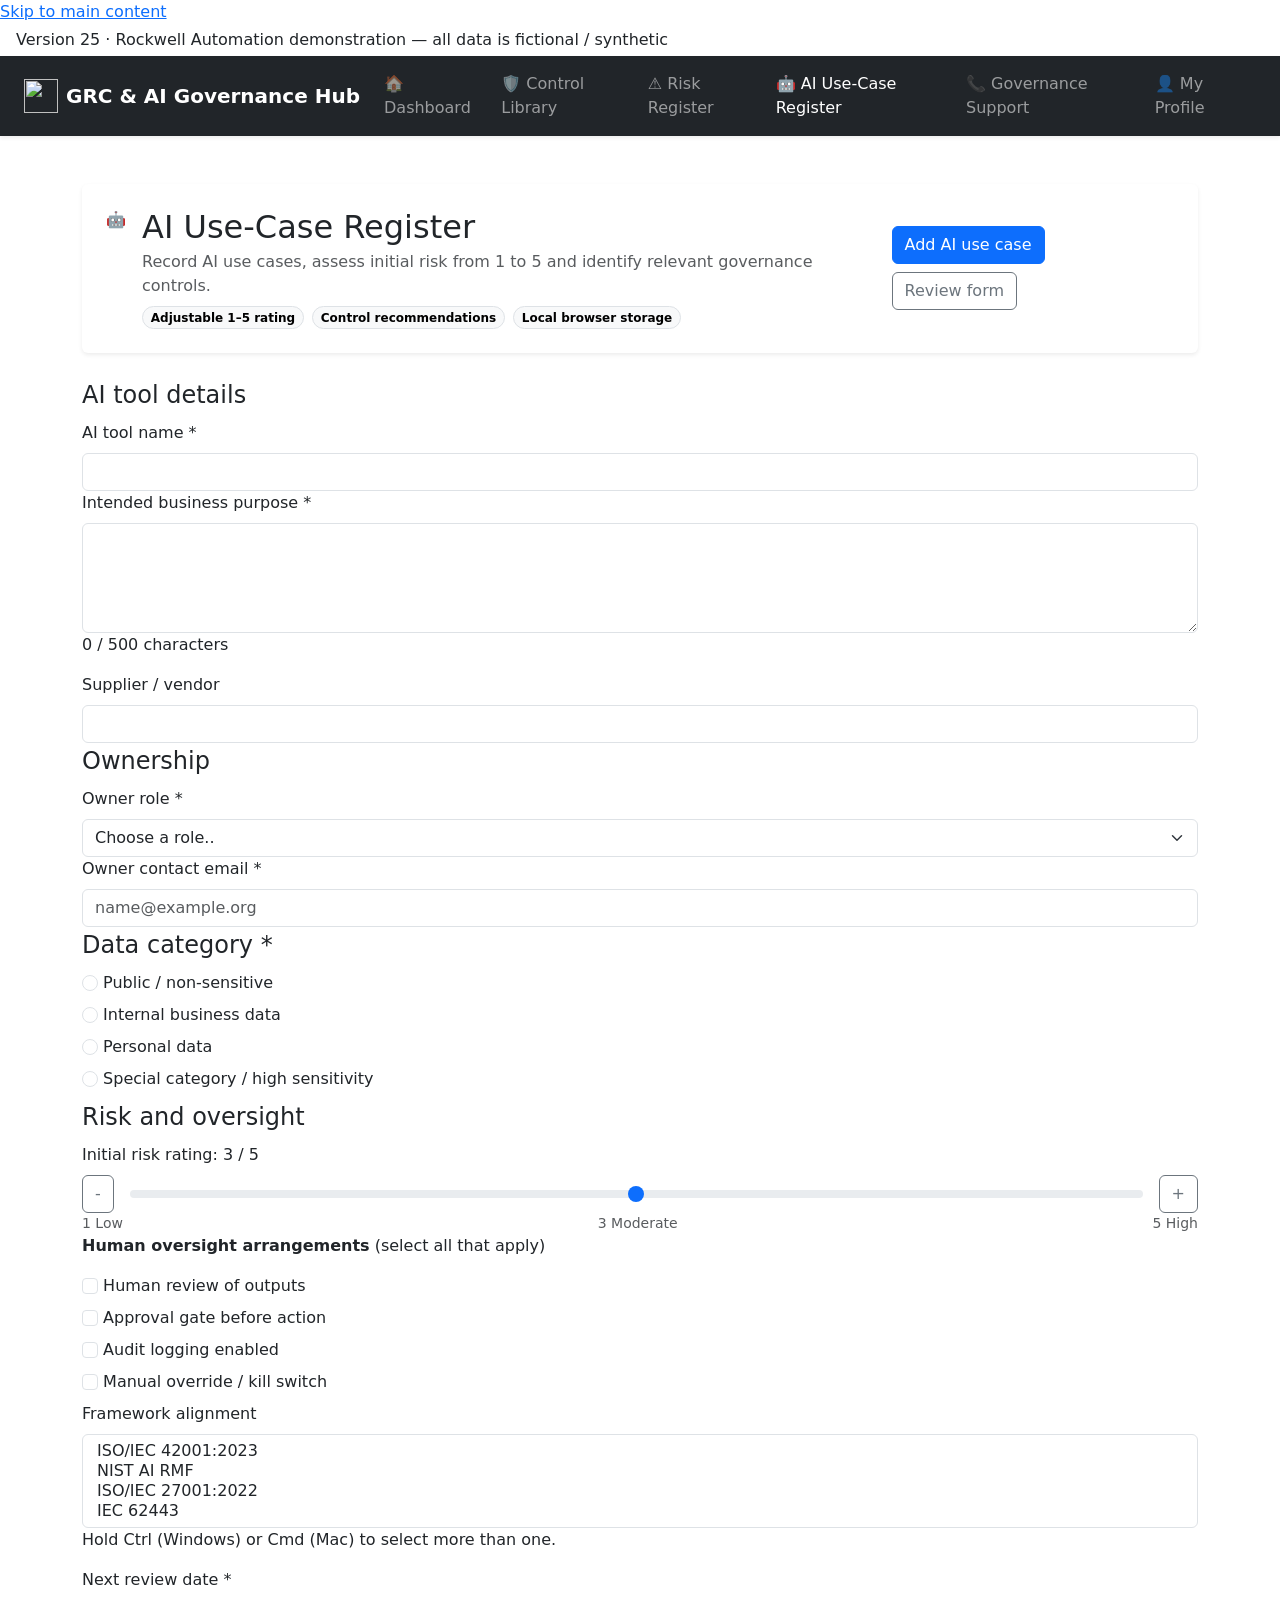
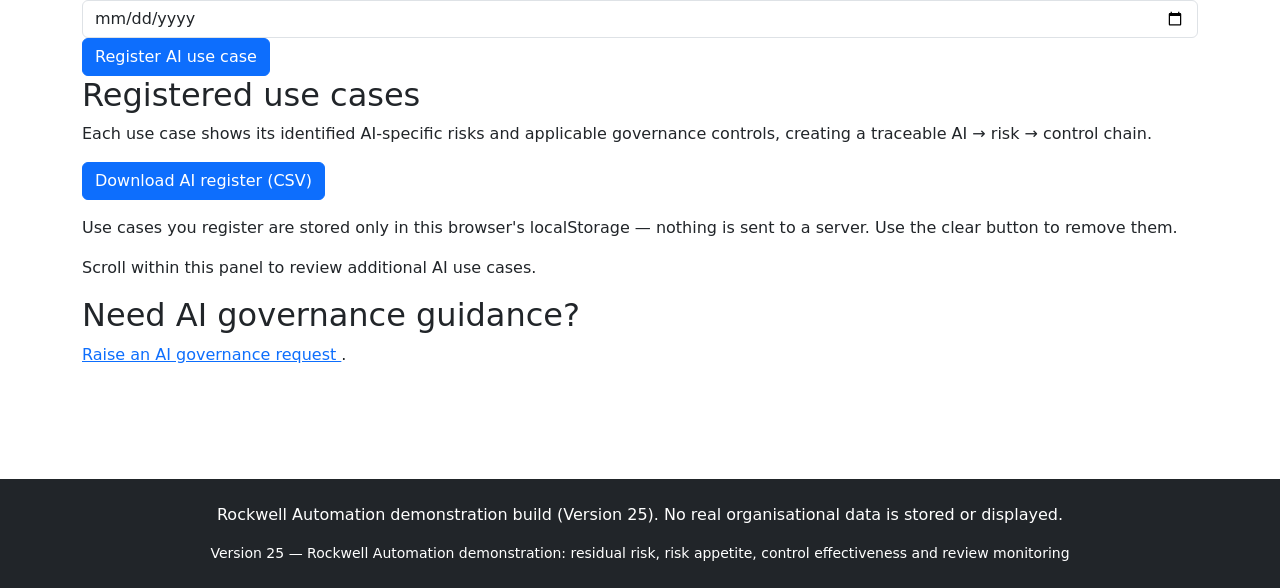
==== ai-register.html @ 12aa9b67 "Add files via upload" ====
<!DOCTYPE html>

<!-- GRC & AI Governance Hub - Version 25 (Rockwell Automation demonstration)

   Demonstration build derived from the Version 23.4 academic prototype.
   Version 25 extensions (inherent/residual risk, risk appetite and treatment,
   clause-level framework mapping, control design/operating effectiveness and
   risk review monitoring) were developed with AI assistance (Claude).
   All data is fictional / synthetic. Not an official Rockwell Automation system. -->

<html lang="en-GB">

<head>
    <meta charset="utf-8"/>

    <!-- Ensures responsive scaling on mobile devices -->
    <meta content="width=device-width, initial-scale=1.0" name="viewport"/>

    <title>AI Use-Case Register - GRC & AI Governance Control Hub | Version 25 Rockwell Automation Demo</title>

    <meta
        content="Register fictional AI use cases and track governance status, ownership and oversight. Version 25 Rockwell Automation demonstration build using Bootstrap 5."
        name="description"/>

    <!-- Site icon and web fonts -->
    <link href="images/logo-mark.svg" rel="icon" type="image/svg+xml"/>
    <link href="https://fonts.googleapis.com" rel="preconnect"/>
    <link
        href="https://fonts.googleapis.com/css2?family=Public+Sans:wght@400;600;700&family=IBM+Plex+Mono:wght@400;600&display=swap"
        rel="stylesheet"/>

    <!-- Bootstrap framework and custom site styles -->
    <link
        crossorigin="anonymous"
        href="https://cdn.jsdelivr.net/npm/bootstrap@5.3.8/dist/css/bootstrap.min.css"
        integrity="sha384-sRIl4kxILFvY47J16cr9ZwB07vP4J8+LH7qKQnuqkuIAvNWLzeN8tE5YBujZqJLB"
        rel="stylesheet"/>

    <link href="css/styles.css" rel="stylesheet"/>
</head>

<body>

    <!-- Keyboard-accessible shortcut to the main content -->
    <a class="skip-link" href="#main-content">Skip to main content</a>

    <!-- Identifies the page as a demonstration build -->
    <p class="prototype-banner mb-0 py-1 px-3">
        Version 25 · Rockwell Automation demonstration — all data is fictional / synthetic
    </p>

    <!-- Responsive Bootstrap navigation -->
    <nav
        aria-label="Main navigation"
        class="navbar navbar-expand-lg navbar-dark bg-dark sticky-top shadow-sm">

        <div class="container-fluid px-3 px-lg-4">

            <a
                class="navbar-brand d-flex align-items-center gap-2 fw-bold"
                href="index.html">

                <img
                    alt=""
                    height="34"
                    src="images/logo-mark.svg"
                    width="34"/>

                GRC & AI Governance Hub
            </a>

            <!-- Collapses the navigation on smaller screens -->
            <button
                aria-controls="site-nav"
                aria-expanded="false"
                aria-label="Toggle navigation"
                class="navbar-toggler"
                data-bs-target="#site-nav"
                data-bs-toggle="collapse"
                type="button">

                <span class="navbar-toggler-icon"></span>
            </button>

            <div class="collapse navbar-collapse" id="site-nav">

                <ul class="navbar-nav ms-auto mb-2 mb-lg-0">

                    <li class="nav-item">
                        <a class="nav-link" href="index.html">
                            <span aria-hidden="true">🏠</span> Dashboard
                        </a>
                    </li>

                    <li class="nav-item">
                        <a class="nav-link" href="controls.html">
                            <span aria-hidden="true">🛡️</span> Control Library
                        </a>
                    </li>

                    <li class="nav-item">
                        <a class="nav-link" href="risks.html">
                            <span aria-hidden="true">⚠️</span> Risk Register
                        </a>
                    </li>

                    <li class="nav-item">
                        <a
                            aria-current="page"
                            class="nav-link active"
                            href="ai-register.html">

                            <span aria-hidden="true">🤖</span> AI Use-Case Register
                        </a>
                    </li>

                    <li class="nav-item">
                        <a class="nav-link" href="governance-support.html">
                            <span aria-hidden="true">📞</span> Governance Support
                        </a>
                    </li>

                    <li class="nav-item">
                        <a class="nav-link" href="my-profile.html">
                            <span aria-hidden="true">👤</span> My Profile
                        </a>
                    </li>

                </ul>

            </div>
        </div>
    </nav>

    <main class="container py-4 py-lg-5" id="main-content">

        <!-- Page heading and primary actions -->
        <header class="page-header page-header--ai card border-0 shadow-sm mb-4">

            <div class="card-body p-3 p-md-4">

                <div
                    class="d-flex flex-column flex-lg-row align-items-lg-center justify-content-between gap-3">

                    <div class="d-flex align-items-start gap-3 flex-grow-1">

                        <div aria-hidden="true" class="page-header-icon">
                            🤖
                        </div>

                        <div class="page-header-copy">

                            <h1 class="h2 mb-1">
                                AI Use-Case Register
                            </h1>

                            <p class="text-body-secondary mb-2">
                                Record AI use cases, assess initial risk from 1 to 5
                                and identify relevant governance controls.
                            </p>

                            <div class="d-flex flex-wrap gap-2 page-header-badges">

                                <span class="badge rounded-pill text-bg-light border">
                                    Adjustable 1–5 rating
                                </span>

                                <span class="badge rounded-pill text-bg-light border">
                                    Control recommendations
                                </span>

                                <span class="badge rounded-pill text-bg-light border">
                                    Local browser storage
                                </span>

                            </div>

                        </div>
                    </div>

                    <div class="d-flex flex-wrap gap-2 page-header-actions">

                        <a class="btn btn-primary" href="#ai-usecase-form">
                            Add AI use case
                        </a>

                        <a class="btn btn-outline-secondary" href="#ai-usecase-form">
                            Review form
                        </a>

                    </div>

                </div>
            </div>
        </header>

        <!-- Native form controls provide accessible validation where possible -->
        <form id="ai-usecase-form">

            <!-- Basic information about the AI use case -->
            <fieldset>

                <legend>
                    AI tool details
                </legend>

                <label class="form-label" for="tool-name">
                    AI tool name *
                </label>

                <!-- Datalist suggests values but still allows free-text entry -->
                <input
                    autocomplete="off"
                    class="form-control"
                    id="tool-name"
                    list="known-tools"
                    name="tool-name"
                    required=""
                    type="text"/>

                <datalist id="known-tools">
                    <option value="Document summarisation assistant"></option>
                    <option value="Anomaly detection model"></option>
                    <option value="Chat-based support assistant"></option>
                    <option value="Predictive maintenance model"></option>
                </datalist>

                <label class="form-label" for="purpose">
                    Intended business purpose *
                </label>

                <!-- Textarea allows a longer description with a 500-character limit -->
                <textarea
                    aria-describedby="purpose-counter"
                    class="form-control"
                    id="purpose"
                    maxlength="500"
                    name="purpose"
                    required=""
                    rows="4"></textarea>

                <!-- Shows the number of characters entered -->
                <p class="form-hint" id="purpose-counter">
                    <span id="purpose-count">0</span> / 500 characters
                </p>

                <label class="form-label" for="supplier">
                    Supplier / vendor
                </label>

                <input
                    class="form-control"
                    id="supplier"
                    name="supplier"
                    type="text"/>

            </fieldset>

            <!-- Records responsibility for the AI use case -->
            <fieldset>

                <legend>
                    Ownership
                </legend>

                <label class="form-label" for="owner-role">
                    Owner role *
                </label>

                <!-- Select is suitable for a fixed list of roles -->
                <select
                    class="form-select"
                    id="owner-role"
                    name="owner-role"
                    required="">

                    <option value="">
                        Choose a role..
                    </option>

                    <option value="ciso">
                        CISO
                    </option>

                    <option value="grc-manager">
                        GRC Manager
                    </option>

                    <option value="it-ops">
                        IT Operations Lead
                    </option>

                    <option value="data-protection">
                        Data Protection Officer
                    </option>

                    <option value="business-owner">
                        Business Process Owner
                    </option>

                </select>

                <label class="form-label" for="owner-email">
                    Owner contact email *
                </label>

                <!-- Email input provides native email-format validation -->
                <input
                    autocomplete="email"
                    class="form-control"
                    id="owner-email"
                    name="owner-email"
                    placeholder="name@example.org"
                    required=""
                    type="email"/>

            </fieldset>

            <!-- Radio buttons allow one data classification to be selected -->
            <fieldset>

                <legend>
                    Data category *
                </legend>

                <div class="radio-option">

                    <input
                        class="form-check-input"
                        id="data-public"
                        name="data-category"
                        required=""
                        type="radio"
                        value="public"/>

                    <label class="form-label" for="data-public">
                        Public / non-sensitive
                    </label>

                </div>

                <div class="radio-option">

                    <input
                        class="form-check-input"
                        id="data-internal"
                        name="data-category"
                        type="radio"
                        value="internal"/>

                    <label class="form-label" for="data-internal">
                        Internal business data
                    </label>

                </div>

                <div class="radio-option">

                    <input
                        class="form-check-input"
                        id="data-personal"
                        name="data-category"
                        type="radio"
                        value="personal"/>

                    <label class="form-label" for="data-personal">
                        Personal data
                    </label>

                </div>

                <div class="radio-option">

                    <input
                        class="form-check-input"
                        id="data-special"
                        name="data-category"
                        type="radio"
                        value="special"/>

                    <label class="form-label" for="data-special">
                        Special category / high sensitivity
                    </label>

                </div>

            </fieldset>

            <!-- Captures risk, oversight and governance framework information -->
            <fieldset>

                <legend>
                    Risk and oversight
                </legend>

                <label class="form-label" for="risk-rating">
                    Initial risk rating:
                    <output for="risk-rating" id="risk-output">3</output> / 5
                </label>

                <!-- Range input provides an adjustable 1–5 risk rating -->
                <div class="d-flex align-items-center gap-3">

                    <button
                        aria-label="Decrease initial risk rating"
                        class="btn btn-outline-secondary"
                        id="risk-decrease"
                        type="button">
                        -
                    </button>

                    <input
                        aria-describedby="risk-scale"
                        class="form-range flex-grow-1"
                        id="risk-rating"
                        max="5"
                        min="1"
                        name="risk-rating"
                        step="1"
                        type="range"
                        value="3"/>

                    <button
                        aria-label="Increase initial risk rating"
                        class="btn btn-outline-secondary"
                        id="risk-increase"
                        type="button">
                        +
                    </button>

                </div>

                <div
                    aria-hidden="true"
                    class="d-flex justify-content-between small text-body-secondary"
                    id="risk-scale">

                    <span>1 Low</span>
                    <span>3 Moderate</span>
                    <span>5 High</span>

                </div>

                <!-- Checkboxes allow multiple oversight measures -->
                <p>
                    <strong>Human oversight arrangements</strong>
                    (select all that apply)
                </p>

                <div class="checkbox-option">

                    <input
                        class="form-check-input"
                        id="oversight-review"
                        name="oversight"
                        type="checkbox"
                        value="human-review"/>

                    <label class="form-label" for="oversight-review">
                        Human review of outputs
                    </label>

                </div>

                <div class="checkbox-option">

                    <input
                        class="form-check-input"
                        id="oversight-approval"
                        name="oversight"
                        type="checkbox"
                        value="approval-gate"/>

                    <label class="form-label" for="oversight-approval">
                        Approval gate before action
                    </label>

                </div>

                <div class="checkbox-option">

                    <input
                        class="form-check-input"
                        id="oversight-audit"
                        name="oversight"
                        type="checkbox"
                        value="audit-logging"/>

                    <label class="form-label" for="oversight-audit">
                        Audit logging enabled
                    </label>

                </div>

                <div class="checkbox-option">

                    <input
                        class="form-check-input"
                        id="oversight-killswitch"
                        name="oversight"
                        type="checkbox"
                        value="kill-switch"/>

                    <label class="form-label" for="oversight-killswitch">
                        Manual override / kill switch
                    </label>

                </div>

                <label class="form-label" for="framework-alignment">
                    Framework alignment
                </label>

                <!-- Multiple select allows more than one framework -->
                <select
                    class="form-select"
                    id="framework-alignment"
                    multiple=""
                    name="framework-alignment"
                    size="4">

                    <option value="ISO 42001">
                        ISO/IEC 42001:2023
                    </option>

                    <option value="NIST AI RMF">
                        NIST AI RMF
                    </option>

                    <option value="ISO 27001">
                        ISO/IEC 27001:2022
                    </option>

                    <option value="IEC 62443">
                        IEC 62443
                    </option>

                </select>

                <p class="form-hint">
                    Hold Ctrl (Windows) or Cmd (Mac) to select more than one.
                </p>

                <label class="form-label" for="review-date">
                    Next review date *
                </label>

                <!-- Date input provides a native date picker -->
                <input
                    class="form-control"
                    id="review-date"
                    name="review-date"
                    required=""
                    type="date"/>

            </fieldset>

            <button class="btn btn-primary" type="submit">
                Register AI use case
            </button>

        </form>

        <!-- Announces form feedback without interrupting screen-reader users -->
        <div
            aria-live="polite"
            class="results-region"
            id="register-feedback">
        </div>

        <h2>
            Registered use cases
        </h2>

        <p>
            Each use case shows its identified AI-specific risks and applicable
            governance controls, creating a traceable AI → risk → control chain.
        </p>

        <!-- Controls for exporting or clearing locally stored records -->
        <p class="table-actions">

            <button
                class="toggle-button btn btn-primary"
                id="download-usecases"
                type="button">

                Download AI register (CSV)
            </button>

            <button
                class="toggle-button btn btn-primary"
                hidden=""
                id="clear-saved-usecases"
                type="button">

                Clear my saved use cases
            </button>

        </p>

        <!-- Records remain in the user's browser rather than being sent to a server -->
        <p class="form-hint">
            Use cases you register are stored only in this browser's localStorage —
            nothing is sent to a server. Use the clear button to remove them.
        </p>

        <!-- Keyboard-focusable region containing registered use cases -->
        <div
            aria-describedby="ai-scroll-hint"
            aria-label="Scrollable AI Use-Case Register"
            class="register-scroll register-scroll--ai"
            role="region"
            tabindex="0">

            <p class="scroll-hint" id="ai-scroll-hint">
                Scroll within this panel to review additional AI use cases.
            </p>

            <ul id="usecase-list"></ul>

        </div>

        <!-- Link to further governance support -->
        <section
            aria-label="AI governance support"
            class="context-support">

            <h2>
                Need AI governance guidance?
            </h2>

            <p>
                <a
                    href="governance-support.html?type=ai-governance&subject=AI%20governance%20query">
                    Raise an AI governance request
                </a>.
            </p>

        </section>

    </main>

    <!-- Site footer -->
    <footer class="site-footer bg-dark text-white text-center py-4 px-3 mt-5">

        <p>
            Rockwell Automation demonstration build (Version 25). No real organisational data is
            stored or displayed.
        </p>

        <p class="small mb-0">
            Version 25 — Rockwell Automation demonstration: residual risk, risk appetite, control effectiveness and review monitoring
        </p>

    </footer>

    <!-- Bootstrap behaviour and page-specific JavaScript -->
    <script
        crossorigin="anonymous"
        integrity="sha384-FKyoEForCGlyvwx9Hj09JcYn3nv7wiPVlz7YYwJrWVcXK/BmnVDxM+D2scQbITxI"
        src="https://cdn.jsdelivr.net/npm/bootstrap@5.3.8/dist/js/bootstrap.bundle.min.js">
    </script>

    <script src="js/main.js"></script>
    <script src="js/ai-register.js"></script>

</body>

</html>
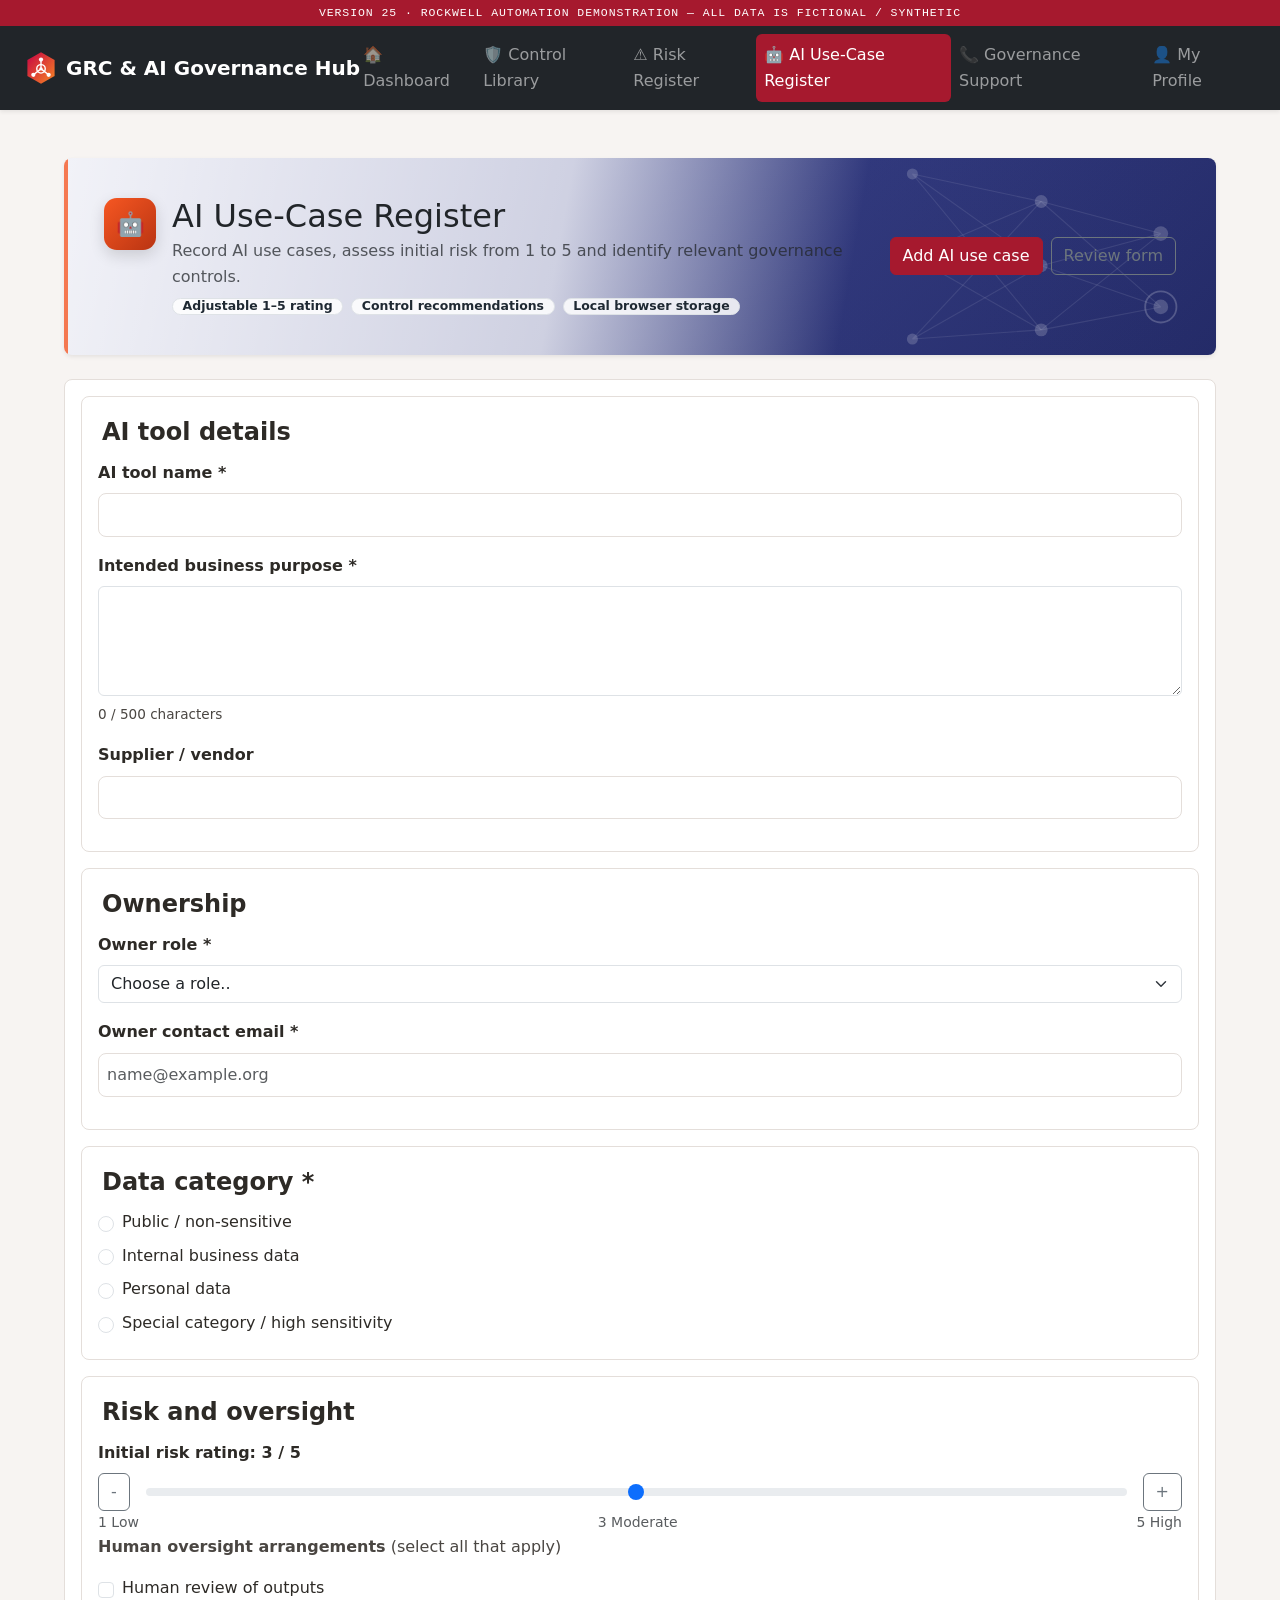
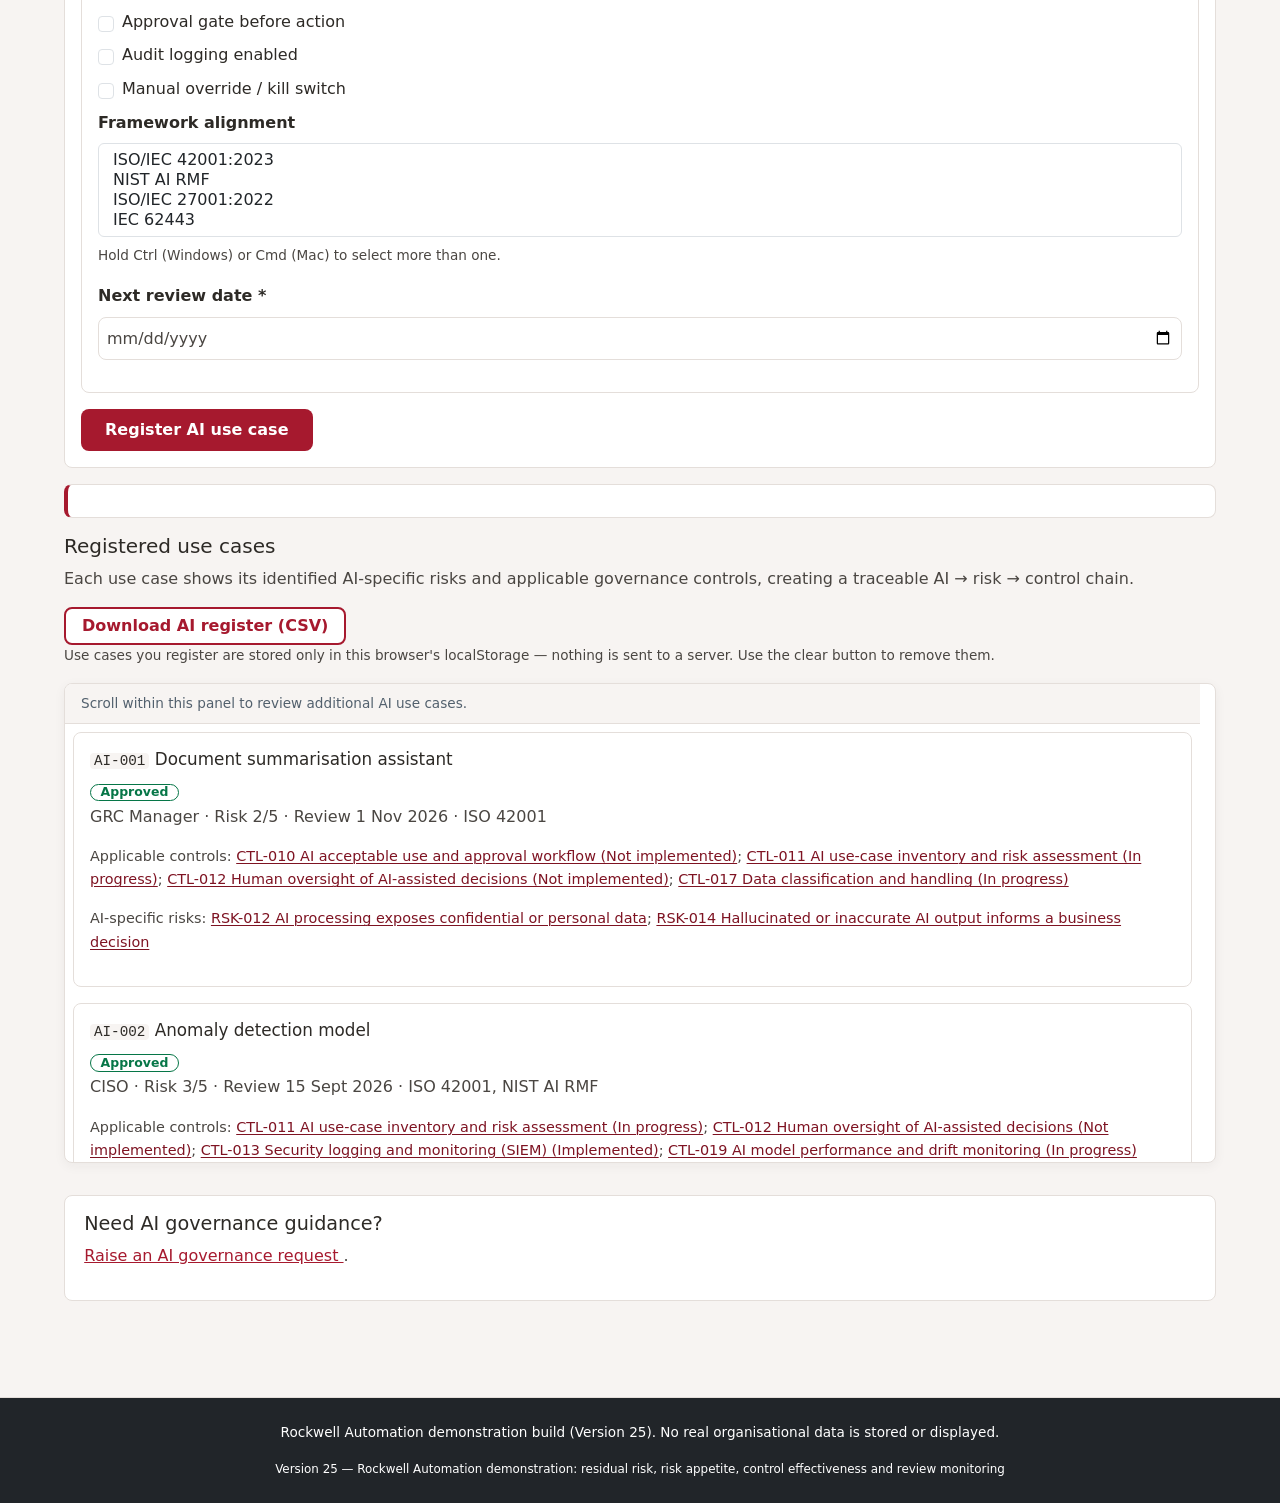
==== commit 6c2eedad: "Revise introduction in ai-register.html Updated description to reflect ongoing support from GTC team" ====
--- a/ai-register.html
+++ b/ai-register.html
@@ -5,7 +5,8 @@
    Demonstration build derived from the Version 23.4 academic prototype.
    Version 25 extensions (inherent/residual risk, risk appetite and treatment,
    clause-level framework mapping, control design/operating effectiveness and
-   risk review monitoring) were developed with AI assistance (Claude).
+   risk review monitoring) were developed and will continue to evolve with GTC 
+   team support.
    All data is fictional / synthetic. Not an official Rockwell Automation system. -->
 
 <html lang="en-GB">
--- a/css/styles.css
+++ b/css/styles.css
@@ -0,0 +1,2209 @@
+/* ==========================================================================
+   GRC & AI Governance Control Hub - styles.css
+
+   GRC & AI Governance Hub - Version 25 (Rockwell Automation demonstration)
+
+   Demonstration build derived from the Version 23.4 academic prototype.
+   All data is fictional / synthetic. Not an official Rockwell Automation system.
+
+   The application uses Bootstrap’s mobile-first responsive foundation.
+   The custom stylesheet combines larger-screen enhancements with targeted 
+   small-screen adjustments for application-specific layouts and components.
+
+   Sections:
+     1. Design tokens
+     2. Base / reset
+     3. Prototype banner
+     4. Header and navigation
+     5. Layout helpers
+     6. Cards and dashboard
+     7. Status badges
+     8. Tables
+     9. Forms
+    10. Footer
+    11. Responsive media queries
+   ========================================================================== */
+
+
+/* 1. DESIGN TOKENS ---------------------------------------------------------
+   Shared colours, fonts and spacing are stored here so they can be reused
+   consistently throughout the stylesheet.
+*/
+
+:root {
+
+  /* Colour scheme used across the application. */
+  --colour-ink: #2d2a26;
+  --colour-body: #4a4642;
+  --colour-surface: #f7f4f2;
+  --colour-card: #ffffff;
+  --colour-line: #e4deda;
+  --colour-accent: #a6192e;
+  --colour-accent-dark: #7e1322;
+
+  /* Brand colours are kept separate from risk-status colours. */
+  --brand-red: #CD163F;
+  --brand-orange: #F58025;
+
+  /* Status colours.
+     Text labels are also used so status is not shown by colour alone. */
+  --status-green: #067647;
+  --status-amber: #92400e;
+  --status-red: #b42318;
+
+  /* These reuse the colours above so the same tokens are used everywhere
+     instead of repeating hex values. */
+  --colour-border: var(--colour-line);
+  --colour-muted: #52606d;
+  --colour-danger: var(--status-red);
+  --colour-warning: var(--status-amber);
+  --shadow-small: 0 3px 12px rgba(45, 42, 38, 0.06);
+
+  /* Typography */
+  --font-body: "Public Sans", system-ui, -apple-system, "Segoe UI", sans-serif;
+  --font-mono: "IBM Plex Mono", ui-monospace, "Courier New", monospace;
+
+  /* Spacing */
+  --space-1: 0.25rem;
+  --space-2: 0.5rem;
+  --space-3: 1rem;
+  --space-4: 1.5rem;
+  --space-5: 2.5rem;
+
+  --radius: 8px;
+}
+
+
+/* 2. BASE / RESET ---------------------------------------------------------- */
+
+*,
+*::before,
+*::after {
+  box-sizing: border-box;
+}
+
+body {
+  margin: 0;
+  font-family: var(--font-body);
+  font-size: 1rem;
+  line-height: 1.6;
+  color: var(--colour-body);
+  background-color: var(--colour-surface);
+}
+
+h1,
+h2,
+h3 {
+  color: var(--colour-ink);
+  line-height: 1.2;
+  margin-top: 0;
+}
+
+/* Main headings similar to Rockwell's Template and branding use the maroon accent while smaller headings use
+   the standard dark text colour. */
+h1 {
+  font-size: 1.6rem;
+  font-weight: 700;
+  color: var(--colour-accent-dark);
+}
+
+h2 {
+  font-size: 1.25rem;
+}
+
+h3 {
+  font-size: 1.05rem;
+}
+
+a {
+  color: var(--colour-accent);
+}
+
+/* Provides feedback when a user moves the mouse over a link. */
+a:hover {
+  color: var(--colour-accent-dark);
+}
+
+/* Visible keyboard focus for interactive elements. */
+a:focus-visible,
+button:focus-visible,
+input:focus-visible,
+select:focus-visible,
+textarea:focus-visible {
+  outline: 3px solid var(--colour-accent);
+  outline-offset: 2px;
+}
+
+img {
+  max-width: 100%;
+  height: auto;
+}
+
+/* Reduces animation for users who prefer reduced motion. */
+@media (prefers-reduced-motion: reduce) {
+  *,
+  *::before,
+  *::after {
+    animation-duration: 0.01ms !important;
+    transition-duration: 0.01ms !important;
+  }
+}
+
+
+/* 3. PROTOTYPE BANNER -------------------------------------------------------
+   Makes it clear that the application is a prototype and uses sample data.
+*/
+
+.prototype-banner {
+  background-color: var(--colour-accent);
+  color: #ffffff;
+  font-family: var(--font-mono);
+  font-size: 0.72rem;
+  letter-spacing: 0.08em;
+  text-transform: uppercase;
+  text-align: center;
+  padding: var(--space-1) var(--space-3);
+}
+
+
+/* 4. HEADER AND NAVIGATION --------------------------------------------------
+   The old custom navigation (.site-header, .nav-toggle, .site-nav and its
+   variants) was removed here - it was replaced by Bootstrap 5's navbar
+   component and none of those class names appear in the current HTML.
+   The previous version is available in the project's git history. */
+
+/* Session indicator added by profile.js after profile changes. */
+.session-indicator {
+  margin: var(--space-1) 0 0;
+  font-family: var(--font-mono);
+  font-size: 0.78rem;
+  color: var(--colour-body);
+}
+
+
+/* 5. LAYOUT HELPERS --------------------------------------------------------- */
+
+.container {
+  padding: var(--space-3);
+  max-width: 72rem;
+  margin: 0 auto;
+}
+
+/* Introductory panel with a gradient and decorative background image.
+   The background image is decorative and does not need alternative text. */
+.page-intro {
+  margin-bottom: var(--space-4);
+  background:
+    url("../images/bg-hero-mesh.svg") right center / cover no-repeat,
+    linear-gradient(100deg, var(--colour-accent-dark), #c0143c);
+  border-bottom: 4px solid var(--brand-orange);
+  border-radius: var(--radius);
+  padding: var(--space-4) var(--space-3);
+}
+
+.page-intro h1,
+.page-intro p {
+  color: #ffffff;
+}
+
+.page-intro p {
+  margin-bottom: 0;
+  max-width: 60ch;
+}
+
+/* AI version of the introductory panel using different artwork. */
+.page-intro--ai {
+  background:
+    url("../images/bg-hero-neural.svg") right center / cover no-repeat,
+    linear-gradient(100deg, var(--colour-accent-dark), #c0143c);
+}
+
+/* Optional background texture.
+   It is currently disabled to keep the page background simple.
+
+body {
+  background-image: url("images/bg-hexgrid.svg");
+}
+*/
+
+
+/* 6. CARDS AND DASHBOARD ----------------------------------------------------
+   Cards use one column on small screens and more columns on larger screens.
+*/
+
+.card-grid {
+  display: grid;
+  grid-template-columns: 1fr;
+  gap: var(--space-3);
+}
+
+.card {
+  background-color: var(--colour-card);
+  border: 1px solid var(--colour-line);
+  border-radius: var(--radius);
+  padding: var(--space-3);
+}
+
+.card .metric {
+  font-size: 2.2rem;
+  font-weight: 700;
+  color: var(--colour-accent-dark);
+  display: block;
+}
+
+.card .metric-label {
+  font-size: 0.85rem;
+  text-transform: uppercase;
+  letter-spacing: 0.05em;
+}
+
+/* Monospace styling for identifiers such as control IDs and CVE IDs. */
+.ref-id {
+  font-family: var(--font-mono);
+  font-size: 0.85em;
+  background-color: var(--colour-surface);
+  padding: 0 var(--space-1);
+  border-radius: 4px;
+}
+
+
+/* 7. STATUS BADGES -----------------------------------------------------------
+   Status badges use both colour and text so the meaning does not depend
+   on colour alone.
+*/
+
+.badge {
+  display: inline-block;
+  font-size: 0.78rem;
+  font-weight: 600;
+  padding: 0.1rem 0.6rem;
+  border-radius: 999px;
+  border: 1.5px solid currentColor;
+}
+
+.badge--ok {
+  color: var(--status-green);
+}
+
+.badge--warn {
+  color: var(--status-amber);
+}
+
+.badge--risk {
+  color: var(--status-red);
+}
+
+
+/* 8. TABLES ---------------------------------------------------------------- */
+
+.data-table {
+  width: 100%;
+  border-collapse: collapse;
+  background-color: var(--colour-card);
+  border: 1px solid var(--colour-line);
+  border-radius: var(--radius);
+  font-size: 0.92rem;
+}
+
+.data-table caption {
+  text-align: left;
+  font-weight: 600;
+  color: var(--colour-ink);
+  padding: var(--space-2) 0;
+}
+
+.data-table th,
+.data-table td {
+  text-align: left;
+  padding: var(--space-2);
+  border-bottom: 1px solid var(--colour-line);
+}
+
+.data-table th {
+  background-color: var(--colour-surface);
+  color: var(--colour-ink);
+}
+
+/* Alternating row colours make long tables easier to read. */
+.data-table tbody tr:nth-child(even) {
+  background-color: #faf7f5;
+}
+
+.data-table tbody tr:hover {
+  background-color: #f6ecea;
+}
+
+
+/* 9. FORMS ----------------------------------------------------------------- */
+
+form {
+  background-color: var(--colour-card);
+  border: 1px solid var(--colour-line);
+  border-radius: var(--radius);
+  padding: var(--space-3);
+}
+
+fieldset {
+  border: 1px solid var(--colour-line);
+  border-radius: var(--radius);
+  margin: 0 0 var(--space-3);
+  padding: var(--space-3);
+}
+
+legend {
+  font-weight: 600;
+  color: var(--colour-ink);
+  padding: 0 var(--space-1);
+}
+
+label {
+  display: block;
+  font-weight: 600;
+  color: var(--colour-ink);
+  margin-bottom: var(--space-1);
+}
+
+/* Styles common form controls consistently. */
+input[type="text"],
+input[type="email"],
+input[type="date"],
+select,
+textarea {
+  width: 100%;
+  font: inherit;
+  color: inherit;
+  padding: var(--space-2);
+  border: 1.5px solid var(--colour-line);
+  border-radius: var(--radius);
+  background-color: #ffffff;
+  margin-bottom: var(--space-3);
+}
+
+/* Shows invalid fields after the user has interacted with them.
+   JavaScript provides the related error message. */
+input:user-invalid,
+select:user-invalid,
+textarea:user-invalid {
+  border-color: var(--status-red);
+}
+
+.radio-option,
+.checkbox-option {
+  display: flex;
+  align-items: center;
+  gap: var(--space-2);
+  margin-bottom: var(--space-2);
+}
+
+/* Labels for radio buttons and checkboxes stay beside the control. */
+.radio-option label,
+.checkbox-option label {
+  font-weight: 400;
+  margin-bottom: 0;
+}
+
+button[type="submit"] {
+  font: inherit;
+  font-weight: 600;
+  color: #ffffff;
+  background-color: var(--colour-accent);
+  border: none;
+  border-radius: var(--radius);
+  padding: var(--space-2) var(--space-4);
+  cursor: pointer;
+}
+
+button[type="submit"]:hover {
+  background-color: var(--colour-accent-dark);
+}
+
+.form-hint {
+  font-size: 0.85rem;
+  margin-top: calc(-1 * var(--space-2));
+  margin-bottom: var(--space-3);
+}
+
+/* Area used for API results and validation messages.
+   aria-live in the HTML allows screen readers to announce updates. */
+.results-region:not(:empty) {
+  margin-top: var(--space-3);
+  padding: var(--space-3);
+  background-color: var(--colour-card);
+  border: 1px solid var(--colour-line);
+  border-left: 4px solid var(--colour-accent);
+  border-radius: var(--radius);
+}
+
+
+/* Risk heat map and bubble chart.
+   Risk level is shown using colour together with text and position. */
+
+.heatmap-table {
+  border-collapse: collapse;
+  width: 100%;
+  max-width: 34rem;
+  font-size: 0.85rem;
+}
+
+.heatmap-table caption {
+  text-align: left;
+  font-size: 0.85rem;
+  margin-bottom: var(--space-2);
+}
+
+.heatmap-table th {
+  font-weight: 600;
+  padding: var(--space-1) var(--space-2);
+  color: var(--colour-ink);
+}
+
+.heatmap-table td.heat {
+  border: 2px solid var(--colour-card);
+  padding: var(--space-2);
+  text-align: center;
+  color: #ffffff;
+  min-width: 3.2rem;
+  height: 3.2rem;
+}
+
+.heat--low {
+  background-color: var(--status-green);
+}
+
+.heat--medium {
+  background-color: var(--status-amber);
+}
+
+.heat--high {
+  background-color: var(--status-red);
+}
+
+/* Empty heat-map cells use lighter colours with dark text.
+   This keeps the scores readable and maintains suitable contrast. */
+.heatmap-table td.heat:not(.heat--occupied) {
+  color: var(--colour-ink);
+  font-weight: 400;
+}
+
+.heat--low:not(.heat--occupied) {
+  background-color: #b9d9cb;
+}
+
+.heat--medium:not(.heat--occupied) {
+  background-color: #e0cabc;
+}
+
+.heat--high:not(.heat--occupied) {
+  background-color: #eac1be;
+}
+
+.heatmap-table td.heat--occupied {
+  font-family: var(--font-mono);
+  font-weight: 600;
+}
+
+.heat-legend {
+  font-size: 0.85rem;
+  margin-top: var(--space-2);
+}
+
+.heat-swatch {
+  display: inline-block;
+  width: 0.9rem;
+  height: 0.9rem;
+  border-radius: 3px;
+  vertical-align: -0.1rem;
+}
+
+.bubble-figure {
+  margin: 0 0 var(--space-4);
+}
+
+.bubble-figure figcaption {
+  font-size: 0.85rem;
+  max-width: 60ch;
+}
+
+.bubble-chart {
+  width: 100%;
+  max-width: 34rem;
+  height: auto;
+  background: var(--colour-card);
+  border: 1px solid var(--colour-line);
+  border-radius: var(--radius);
+}
+
+.bubble-grid {
+  stroke: var(--colour-line);
+  stroke-width: 1;
+}
+
+.bubble-tick,
+.bubble-axis {
+  font-family: var(--font-body);
+  font-size: 13px;
+  fill: var(--colour-body);
+}
+
+.bubble-axis {
+  font-weight: 600;
+  fill: var(--colour-ink);
+}
+
+.bubble-count {
+  font-family: var(--font-mono);
+  font-size: 13px;
+  font-weight: 600;
+  fill: #ffffff;
+}
+
+/* Toggle button appearance follows its aria-pressed state. */
+.view-toggle {
+  display: flex;
+  gap: var(--space-2);
+  margin-bottom: var(--space-3);
+}
+
+.toggle-button {
+  font: inherit;
+  font-weight: 600;
+  padding: var(--space-1) var(--space-3);
+  border: 2px solid var(--colour-accent);
+  border-radius: var(--radius);
+  background-color: var(--colour-card);
+  color: var(--colour-accent);
+  cursor: pointer;
+}
+
+.toggle-button[aria-pressed="true"] {
+  background-color: var(--colour-accent);
+  color: #ffffff;
+}
+
+.toggle-button:hover {
+  background-color: var(--colour-accent-dark);
+  border-color: var(--colour-accent-dark);
+  color: #ffffff;
+}
+
+.add-risk-button {
+  font: inherit;
+  font-weight: 600;
+  padding: var(--space-1) var(--space-3);
+  border: none;
+  border-radius: var(--radius);
+  background-color: var(--colour-accent);
+  color: #ffffff;
+  cursor: pointer;
+  margin-top: var(--space-2);
+}
+
+.add-risk-button:hover:not(:disabled) {
+  background-color: var(--colour-accent-dark);
+}
+
+.add-risk-button:disabled {
+  background-color: var(--colour-line);
+  color: var(--colour-body);
+  cursor: default;
+}
+
+.table-actions {
+  display: flex;
+  gap: var(--space-2);
+  flex-wrap: wrap;
+  margin: var(--space-2) 0;
+}
+
+
+/* 10. FOOTER --------------------------------------------------------------- */
+
+.site-footer {
+  margin-top: var(--space-5);
+  padding: var(--space-3);
+  border-top: 1px solid var(--colour-line);
+  font-size: 0.85rem;
+  text-align: center;
+}
+
+
+/* 11. MEDIA QUERIES - MOBILE FIRST -----------------------------------------
+   Base styles are for small screens. These media queries adjust the
+   layout for larger screens.
+*/
+
+@media (min-width: 40em) {
+  .card-grid {
+    grid-template-columns: repeat(2, 1fr);
+  }
+}
+
+@media (min-width: 60em) {
+
+  h1 {
+    font-size: 2rem;
+  }
+
+  .card-grid {
+    grid-template-columns: repeat(4, 1fr);
+  }
+
+  .container {
+    padding: var(--space-4);
+  }
+}
+
+
+/* Dynamic content and validation feedback. */
+
+.empty-state {
+  text-align: center;
+  font-style: italic;
+}
+
+.results-region {
+  margin: var(--space-3) 0;
+}
+
+.error-message {
+  color: var(--status-red);
+  font-weight: 600;
+}
+
+.success-message {
+  color: var(--status-green);
+  font-weight: 600;
+}
+
+.result-card,
+.usecase-card {
+  background: var(--colour-card);
+  border: 1px solid var(--colour-line);
+  border-radius: var(--radius);
+  padding: var(--space-3);
+  margin-bottom: var(--space-3);
+}
+
+#usecase-list {
+  list-style: none;
+  padding: 0;
+}
+
+.result-details {
+  display: grid;
+  grid-template-columns: minmax(10rem, 1fr) 2fr;
+  gap: var(--space-1) var(--space-3);
+}
+
+.result-details dt {
+  font-weight: 700;
+  color: var(--colour-ink);
+}
+
+.result-details dd {
+  margin: 0;
+}
+
+
+/* Relationship views. */
+
+.reference-list {
+  display: grid;
+  gap: .3rem;
+  min-width: 16rem;
+}
+
+.linked-reference {
+  display: block;
+  font-size: .88rem;
+  line-height: 1.35;
+}
+
+.mapped-controls {
+  font-size: .9rem;
+  margin-top: .55rem;
+}
+
+.data-table td {
+  vertical-align: top;
+}
+
+
+/* Governance Support Centre. */
+
+.notice {
+  margin: 1.25rem 0;
+  padding: 1rem 1.15rem;
+  border-left: 0.35rem solid var(--colour-accent);
+  background: var(--colour-card);
+  box-shadow: var(--shadow-small);
+}
+
+.notice--warning {
+  border-left-color: #9a6700;
+}
+
+.consent-option {
+  display: flex;
+  gap: 0.65rem;
+  align-items: flex-start;
+  margin: 1rem 0;
+  font-weight: 600;
+}
+
+.consent-option input {
+  margin-top: 0.2rem;
+}
+
+.support-request-list {
+  display: grid;
+  gap: 1rem;
+}
+
+.support-request-card {
+  border-left: 0.35rem solid var(--colour-accent);
+}
+
+.support-metadata {
+  font-family: var(--font-mono);
+  font-size: 0.9rem;
+}
+
+.support-contact-grid .card h3 {
+  margin-top: 0;
+}
+
+.faq-list {
+  display: grid;
+  gap: 0.75rem;
+}
+
+.faq-list details {
+  background: var(--colour-card);
+  border: 1px solid var(--colour-border);
+  border-radius: var(--radius);
+  padding: 0.85rem 1rem;
+}
+
+.faq-list summary {
+  cursor: pointer;
+  font-weight: 700;
+}
+
+.faq-list details[open] summary {
+  margin-bottom: 0.65rem;
+}
+
+.context-support {
+  margin-top: 2rem;
+  padding: 1rem 1.2rem;
+  border: 1px solid var(--colour-border);
+  border-radius: var(--radius);
+  background: var(--colour-card);
+}
+
+.context-support h2 {
+  margin-top: 0;
+  font-size: 1.2rem;
+}
+
+
+/* Icons and governance insight panels. */
+
+.nav-icon {
+  font-size: 1.05rem;
+  line-height: 1;
+  flex: 0 0 auto;
+}
+
+.page-title-icon {
+  display: inline-block;
+  margin-right: 0.25rem;
+}
+
+.section-icon {
+  color: var(--colour-accent);
+  margin-right: 0.35rem;
+}
+
+.governance-insight {
+  display: grid;
+  grid-template-columns: auto 1fr auto;
+  align-items: center;
+  gap: var(--space-3);
+  background: var(--colour-card);
+  border: 1px solid var(--colour-line);
+  border-left: 5px solid #2563eb;
+  border-radius: var(--radius);
+  padding: var(--space-3);
+  margin: 0 0 var(--space-4);
+  box-shadow: 0 3px 12px rgba(45, 42, 38, 0.06);
+}
+
+.governance-insight > .insight-icon {
+  display: grid;
+  place-items: center;
+  width: 2.75rem;
+  height: 2.75rem;
+  border-radius: 50%;
+  background: #dbeafe;
+  color: #1d4ed8;
+  font-size: 1.35rem;
+}
+
+.governance-insight h2 {
+  font-size: 0.9rem;
+  margin: 0 0 0.15rem;
+}
+
+.governance-insight p {
+  margin: 0;
+}
+
+.insight-controls {
+  display: flex;
+  gap: 0.3rem;
+}
+
+.insight-controls button {
+  width: 2.1rem;
+  height: 2.1rem;
+  padding: 0;
+  border: 1px solid var(--colour-line);
+  border-radius: 50%;
+  background: #fff;
+  color: var(--colour-ink);
+  cursor: pointer;
+}
+
+.insight-controls button:hover {
+  background: var(--colour-surface);
+}
+
+
+/* Feature cards use different accent colours for each area. */
+
+.feature-grid {
+  display: grid;
+  grid-template-columns: 1fr;
+  gap: var(--space-3);
+}
+
+.feature-card {
+  --module-accent: var(--colour-accent);
+  --module-soft: #f8e8eb;
+
+  position: relative;
+  overflow: hidden;
+  background: var(--colour-card);
+  border: 1px solid var(--colour-line);
+  border-top: 5px solid var(--module-accent);
+  border-radius: var(--radius);
+  padding: var(--space-3);
+  box-shadow: 0 3px 12px rgba(45, 42, 38, 0.06);
+}
+
+.feature-card--risk {
+  --module-accent: #b42318;
+  --module-soft: #fee4e2;
+}
+
+.feature-card--control {
+  --module-accent: #067647;
+  --module-soft: #dcfae6;
+}
+
+.feature-card--ai {
+  --module-accent: #7e22ce;
+  --module-soft: #f3e8ff;
+}
+
+.feature-card--cve {
+  --module-accent: #1d4ed8;
+  --module-soft: #dbeafe;
+}
+
+.feature-card--support {
+  --module-accent: #0f766e;
+  --module-soft: #ccfbf1;
+}
+
+.feature-card .feature-icon {
+  display: grid;
+  place-items: center;
+  width: 3rem;
+  height: 3rem;
+  border-radius: 0.75rem;
+  background: var(--module-soft);
+  color: var(--module-accent);
+  font-size: 1.5rem;
+  margin-bottom: var(--space-2);
+}
+
+.feature-card h3 {
+  margin-bottom: var(--space-2);
+}
+
+.feature-card p {
+  min-height: 4.8em;
+}
+
+.feature-card .button-link {
+  display: inline-flex;
+  align-items: center;
+  gap: 0.4rem;
+  color: #fff;
+  background: var(--module-accent);
+  text-decoration: none;
+  border-radius: var(--radius);
+  padding: 0.55rem 0.8rem;
+  font-weight: 600;
+}
+
+.feature-card .button-link:hover {
+  color: #fff;
+  filter: brightness(0.9);
+}
+
+.metric-card-icon {
+  display: inline-flex;
+  align-items: center;
+  justify-content: center;
+  width: 2.25rem;
+  height: 2.25rem;
+  border-radius: 50%;
+  background: #f3f4f6;
+  color: var(--colour-accent-dark);
+  font-size: 1.1rem;
+  margin-bottom: var(--space-2);
+}
+
+@media (min-width: 40em) {
+  .feature-grid {
+    grid-template-columns: repeat(2, minmax(0, 1fr));
+  }
+}
+
+@media (min-width: 60em) {
+  .feature-grid {
+    grid-template-columns: repeat(5, minmax(0, 1fr));
+  }
+}
+
+@media (max-width: 35em) {
+  .governance-insight {
+    grid-template-columns: auto 1fr;
+  }
+
+  .insight-controls {
+    grid-column: 1 / -1;
+    justify-self: end;
+  }
+}
+
+
+/* Prominent governance insight panel.
+   Dark text is used against the lighter background for readability. */
+
+.governance-insight--prominent {
+  border: 0;
+  border-left: 0;
+  box-shadow: 0 8px 24px rgba(11, 42, 74, 0.14);
+  padding: 1rem 1.2rem;
+}
+
+.governance-insight--prominent h2,
+.governance-insight--prominent p {
+  color: var(--colour-ink);
+}
+
+.governance-insight--prominent > .insight-icon {
+  background: #dbeafe;
+  color: #1d4ed8;
+}
+
+.governance-insight--prominent .insight-controls button {
+  color: #0b2a4a;
+  background: rgba(255, 255, 255, 0.85);
+  border-color: rgba(11, 42, 74, 0.35);
+  font-size: 1.05rem;
+  font-weight: 700;
+}
+
+.governance-insight--prominent .insight-controls button:hover {
+  background: #ffffff;
+}
+
+
+/* Register panels use scrolling to keep large tables manageable. */
+
+.register-scroll {
+  position: relative;
+  max-width: 100%;
+  margin: 0 0 var(--space-3);
+  border: 1px solid var(--colour-line);
+  border-radius: var(--radius);
+  background: var(--colour-card);
+  overflow: auto;
+  scrollbar-gutter: stable;
+  box-shadow: 0 3px 12px rgba(45, 42, 38, 0.05);
+}
+
+.register-scroll--risks,
+.register-scroll--controls {
+  max-height: 34rem;
+}
+
+.register-scroll--ai {
+  max-height: 30rem;
+  padding: 0 var(--space-2) var(--space-2);
+}
+
+.register-scroll:focus {
+  outline: 3px solid var(--colour-accent);
+  outline-offset: 3px;
+}
+
+.register-scroll .data-table {
+  margin: 0;
+  min-width: 58rem;
+  border: 0;
+}
+
+.register-scroll .data-table caption {
+  background: var(--colour-card);
+  padding: var(--space-2) var(--space-3);
+}
+
+.register-scroll .data-table thead th {
+  position: sticky;
+  top: 0;
+  z-index: 3;
+  background: var(--colour-accent-dark);
+  color: #fff;
+  box-shadow: 0 2px 0 rgba(0, 0, 0, .14);
+}
+
+.scroll-hint {
+  margin: 0;
+  padding: .55rem var(--space-3);
+  border-bottom: 1px solid var(--colour-line);
+  background: var(--colour-surface);
+  color: var(--colour-muted);
+  font-size: .85rem;
+}
+
+.register-scroll--ai .scroll-hint {
+  position: sticky;
+  top: 0;
+  z-index: 2;
+  margin: 0 calc(var(--space-2) * -1) var(--space-2);
+}
+
+.register-scroll--ai #usecase-list {
+  margin: 0;
+}
+
+.register-scroll--ai .usecase-card:last-child {
+  margin-bottom: 0;
+}
+
+/* On smaller screens, tables scroll horizontally instead. */
+@media (max-width: 47.99em) {
+  .register-scroll {
+    max-height: none;
+    overflow-x: auto;
+    overflow-y: visible;
+    scrollbar-gutter: auto;
+  }
+
+  .register-scroll--ai {
+    padding-bottom: 0;
+  }
+
+  .register-scroll--ai .scroll-hint {
+    position: static;
+  }
+}
+
+
+/* AI risk relationships and framework coverage. */
+
+.dashboard-panel {
+  margin: var(--space-4) 0;
+}
+
+.framework-coverage {
+  display: grid;
+  gap: .85rem;
+}
+
+.framework-row {
+  display: grid;
+  grid-template-columns: minmax(10rem, 1fr) minmax(12rem, 1.5fr);
+  align-items: center;
+  gap: .35rem 1rem;
+  padding: .9rem 1rem;
+  background: var(--colour-card);
+  border: 1px solid var(--colour-line);
+  border-radius: var(--radius);
+}
+
+.framework-row h3,
+.framework-row p {
+  margin: 0;
+}
+
+.framework-row progress {
+  grid-column: 1 / -1;
+  width: 100%;
+  height: .85rem;
+  accent-color: var(--colour-accent);
+}
+
+.record-link {
+  color: var(--colour-accent-dark);
+  text-decoration-thickness: .08em;
+  text-underline-offset: .16em;
+}
+
+.record-link:hover {
+  color: var(--colour-accent);
+}
+
+.mapped-risks {
+  font-size: .9rem;
+  margin-top: .45rem;
+}
+
+/* Highlights a record when it is opened from a related link. */
+.linked-target {
+  animation: linked-record-pulse 2.2s ease-out;
+  outline: 3px solid var(--colour-accent);
+  outline-offset: -3px;
+}
+
+@keyframes linked-record-pulse {
+  0%,
+  35% {
+    background: #fff4c2;
+  }
+
+  100% {
+    background: transparent;
+  }
+}
+
+@media (prefers-reduced-motion: reduce) {
+  .linked-target {
+    animation: none;
+    background: #fff4c2;
+  }
+}
+
+@media (max-width: 42em) {
+  .framework-row {
+    grid-template-columns: 1fr;
+  }
+}
+
+
+/* Dashboard relationship and review panels. */
+
+.dashboard-overview-grid {
+  display: grid;
+  gap: var(--space-4);
+  margin: var(--space-4) 0;
+}
+
+.relationship-health {
+  display: grid;
+  grid-template-columns: repeat(4, minmax(0, 1fr));
+  align-items: stretch;
+  gap: .55rem;
+}
+
+.relationship-node {
+  display: grid;
+  place-items: center;
+  min-height: 6.5rem;
+  padding: .8rem;
+  text-align: center;
+  border: 1px solid var(--colour-line);
+  border-radius: var(--radius);
+  background: var(--colour-card);
+}
+
+.relationship-node a {
+  color: inherit;
+  text-decoration-thickness: .12em;
+  text-underline-offset: .18em;
+}
+
+.relationship-node .relationship-value {
+  display: block;
+  font-family: var(--font-mono);
+  font-size: 1.65rem;
+  font-weight: 700;
+  color: var(--colour-accent);
+}
+
+.relationship-node .relationship-label {
+  display: block;
+  margin-top: .2rem;
+  font-size: .9rem;
+  font-weight: 600;
+}
+
+.relationship-arrow {
+  display: none;
+  align-self: center;
+  justify-self: center;
+  color: var(--colour-muted);
+  font-size: 1.25rem;
+}
+
+.upcoming-reviews {
+  display: grid;
+  gap: .65rem;
+}
+
+.review-item {
+  display: grid;
+  grid-template-columns: minmax(0, 1fr) auto;
+  gap: .25rem 1rem;
+  align-items: center;
+  padding: .75rem .85rem;
+  border-left: 4px solid var(--colour-accent);
+  background: var(--colour-card);
+  border-radius: 0 var(--radius) var(--radius) 0;
+}
+
+.review-item h3,
+.review-item p {
+  margin: 0;
+}
+
+.review-item h3 {
+  font-size: 1rem;
+}
+
+.review-date {
+  font-family: var(--font-mono);
+  font-size: .9rem;
+}
+
+.review-status {
+  grid-column: 1 / -1;
+  color: var(--colour-muted);
+  font-size: .86rem;
+}
+
+.review-item--overdue {
+  border-left-color: var(--colour-danger);
+}
+
+.review-item--soon {
+  border-left-color: var(--colour-warning);
+}
+
+.panel-action {
+  margin-bottom: 0;
+}
+
+@media (min-width: 52em) {
+  .dashboard-overview-grid {
+    grid-template-columns: minmax(0, 1.2fr) minmax(18rem, .8fr);
+  }
+
+  .relationship-health {
+    grid-template-columns:
+      minmax(0, 1fr)
+      auto
+      minmax(0, 1fr)
+      auto
+      minmax(0, 1fr)
+      auto
+      minmax(0, 1fr);
+  }
+
+  .relationship-arrow {
+    display: block;
+  }
+}
+
+@media (max-width: 32em) {
+  .relationship-health {
+    grid-template-columns: repeat(2, minmax(0, 1fr));
+  }
+
+  .review-item {
+    grid-template-columns: 1fr;
+  }
+
+  .review-status {
+    grid-column: auto;
+  }
+}
+
+
+/* ==========================================================================
+   BOOTSTRAP 5 LAYOUT
+
+   Bootstrap provides the responsive navigation, grid, tables, buttons and
+   form controls. These rules keep the application's own GRC styling.
+   ========================================================================== */
+
+.skip-link {
+  position: fixed;
+  top: -5rem;
+  left: 1rem;
+  z-index: 2000;
+  padding: .75rem 1rem;
+  color: #fff;
+  background: #000;
+  border-radius: .375rem;
+}
+
+.skip-link:focus {
+  top: 1rem;
+  color: #fff;
+}
+
+.navbar {
+  --bs-navbar-active-color: #fff;
+}
+
+.navbar .nav-link {
+  border-radius: .375rem;
+  padding-inline: .75rem;
+}
+
+.navbar .nav-link:hover,
+.navbar .nav-link:focus-visible {
+  background: rgba(255, 255, 255, .12);
+  color: #fff;
+}
+
+.navbar .nav-link.active {
+  background: var(--colour-accent);
+  color: #fff;
+}
+
+main.container {
+  max-width: 1200px;
+}
+
+.page-intro {
+  background: linear-gradient(135deg, #fff 0%, #fff8f5 100%) !important;
+}
+
+.page-intro h1 {
+  margin-bottom: .75rem;
+}
+
+/* Keeps the custom card grids working alongside Bootstrap. */
+.card-grid.row,
+.feature-grid.row,
+.dashboard-overview-grid.row {
+  display: grid;
+  margin-left: 0;
+  margin-right: 0;
+}
+
+.dashboard-panel.card,
+.feature-card.card,
+.governance-insight.card,
+.profile-card.card,
+.form-panel.card,
+.support-card.card,
+.register-panel.card {
+  padding: 1.5rem;
+  background-color: var(--colour-card);
+  border-radius: .75rem;
+}
+
+.btn-primary {
+  --bs-btn-bg: var(--colour-accent);
+  --bs-btn-border-color: var(--colour-accent);
+  --bs-btn-hover-bg: var(--colour-accent-dark);
+  --bs-btn-hover-border-color: var(--colour-accent-dark);
+  --bs-btn-active-bg: var(--colour-accent-dark);
+  --bs-btn-active-border-color: var(--colour-accent-dark);
+}
+
+.btn-outline-primary {
+  --bs-btn-color: var(--colour-accent);
+  --bs-btn-border-color: var(--colour-accent);
+  --bs-btn-hover-bg: var(--colour-accent);
+  --bs-btn-hover-border-color: var(--colour-accent);
+}
+
+.form-control:focus,
+.form-select:focus,
+.form-check-input:focus {
+  border-color: var(--colour-accent);
+  box-shadow: 0 0 0 .25rem rgba(166, 25, 46, .2);
+}
+
+.table-responsive {
+  border: 1px solid var(--colour-line);
+  border-radius: .5rem;
+  background: #fff;
+}
+
+.table {
+  margin-bottom: 0;
+}
+
+.table thead th {
+  white-space: nowrap;
+}
+
+.prototype-banner {
+  position: relative;
+  z-index: 1031;
+}
+
+@media (max-width: 991.98px) {
+  .navbar-collapse {
+    padding-top: .75rem;
+  }
+
+  .navbar-nav {
+    gap: .25rem;
+  }
+}
+
+
+/* Page headers use shared artwork with different backgrounds for each
+   section. */
+
+.page-header {
+  position: relative;
+  overflow: hidden;
+  isolation: isolate;
+  background-color: #28546f;
+  background-image:
+    linear-gradient(
+      100deg,
+      rgba(255, 255, 255, .96) 0%,
+      rgba(255, 255, 255, .86) 46%,
+      rgba(40, 84, 111, .22) 74%,
+      rgba(20, 54, 75, .08) 100%
+    ),
+    url("../images/bg-hero-mesh.svg"),
+    linear-gradient(135deg, #28546f, #17384d);
+  background-position: center, right center;
+  background-size: cover, min(46rem, 72%) auto, cover;
+  background-repeat: no-repeat;
+}
+
+.page-header--dashboard,
+.page-header--risk {
+  background-image:
+    linear-gradient(
+      100deg,
+      rgba(255, 255, 255, .96) 0%,
+      rgba(255, 255, 255, .86) 46%,
+      rgba(30, 72, 96, .20) 74%,
+      rgba(20, 54, 75, .08) 100%
+    ),
+    url("../images/bg-hero-circuit.svg"),
+    linear-gradient(135deg, #28546f, #17384d);
+}
+
+.page-header--ai {
+  background-image:
+    linear-gradient(
+      100deg,
+      rgba(255, 255, 255, .96) 0%,
+      rgba(255, 255, 255, .86) 46%,
+      rgba(54, 62, 126, .20) 74%,
+      rgba(34, 41, 96, .08) 100%
+    ),
+    url("../images/bg-hero-neural.svg"),
+    linear-gradient(135deg, #424b9b, #242b68);
+}
+
+.page-header--controls,
+.page-header--support,
+.page-header--profile {
+  background-image:
+    linear-gradient(
+      100deg,
+      rgba(255, 255, 255, .96) 0%,
+      rgba(255, 255, 255, .86) 46%,
+      rgba(40, 84, 111, .20) 74%,
+      rgba(23, 56, 77, .08) 100%
+    ),
+    url("../images/bg-hero-mesh.svg"),
+    linear-gradient(135deg, #28546f, #17384d);
+}
+
+.page-header::after {
+  content: "";
+  position: absolute;
+  inset: 0;
+  z-index: -1;
+  pointer-events: none;
+  border-left: .28rem solid
+    color-mix(
+      in srgb,
+      var(--accent, #f65722) 78%,
+      transparent
+    );
+}
+
+.page-header .card-body {
+  min-height: 0;
+}
+
+.page-header-icon {
+  display: inline-flex;
+  width: 3.25rem;
+  height: 3.25rem;
+  flex: 0 0 3.25rem;
+  align-items: center;
+  justify-content: center;
+  border-radius: 0.8rem;
+  color: #fff;
+  background:
+    linear-gradient(
+      135deg,
+      var(--accent, #f65722),
+      var(--accent-dark, #b93412)
+    );
+  box-shadow: 0 0.35rem 0.9rem rgba(0, 0, 0, .14);
+  font-size: 1.45rem;
+}
+
+.page-header-copy {
+  max-width: 52rem;
+}
+
+.page-header-copy h1 {
+  margin-top: 0;
+  line-height: 1.15;
+}
+
+.page-header-copy p {
+  max-width: 68ch;
+}
+
+.page-header-badges .badge {
+  color: var(--text, #1f2933) !important;
+  font-weight: 600;
+  background-color: rgba(255, 255, 255, .84) !important;
+  backdrop-filter: blur(2px);
+}
+
+.page-header-actions {
+  flex: 0 0 auto;
+}
+
+.page-header-actions .btn {
+  white-space: nowrap;
+}
+
+@media (max-width: 767.98px) {
+  .page-header {
+    background-size: cover, auto 100%, cover;
+    background-position: center, right top, center;
+  }
+}
+
+@media (max-width: 575.98px) {
+  .page-header {
+    background-image:
+      linear-gradient(
+        135deg,
+        rgba(246, 87, 34, .08),
+        rgba(255, 255, 255, .98)
+      );
+  }
+
+  .page-header-icon {
+    width: 2.75rem;
+    height: 2.75rem;
+    flex-basis: 2.75rem;
+    font-size: 1.2rem;
+  }
+
+  .page-header-actions {
+    display: grid !important;
+    grid-template-columns: 1fr;
+    width: 100%;
+  }
+
+  .page-header-actions .btn {
+    width: 100%;
+  }
+}
+
+
+/* Feature panels use decorative background artwork with gradients to
+   keep text readable. */
+
+.artwork-panel {
+  position: relative;
+  overflow: hidden;
+  isolation: isolate;
+  background-color: var(--colour-card);
+  background-repeat: no-repeat;
+  background-position: center, right center, center;
+  background-size: cover, min(34rem, 62%) auto, cover;
+}
+
+.artwork-panel--circuit {
+  background-image:
+    linear-gradient(
+      105deg,
+      rgba(255, 255, 255, .98) 0%,
+      rgba(255, 255, 255, .92) 40%,
+      rgba(255, 255, 255, .70) 62%,
+      rgba(38, 88, 113, .18) 82%,
+      rgba(24, 55, 75, .08) 100%
+    ),
+    url("../images/bg-hero-circuit.svg"),
+    linear-gradient(135deg, #3b728e, #17384d);
+}
+
+.artwork-panel--neural {
+  background-image:
+    linear-gradient(
+      105deg,
+      rgba(255, 255, 255, .98) 0%,
+      rgba(255, 255, 255, .92) 40%,
+      rgba(255, 255, 255, .70) 62%,
+      rgba(86, 79, 156, .18) 82%,
+      rgba(40, 42, 98, .08) 100%
+    ),
+    url("../images/bg-hero-neural.svg"),
+    linear-gradient(135deg, #6864b5, #292d72);
+}
+
+.artwork-panel--mesh {
+  background-image:
+    linear-gradient(
+      105deg,
+      rgba(255, 255, 255, .98) 0%,
+      rgba(255, 255, 255, .92) 40%,
+      rgba(255, 255, 255, .70) 62%,
+      rgba(42, 99, 126, .18) 82%,
+      rgba(24, 55, 75, .08) 100%
+    ),
+    url("../images/bg-hero-mesh.svg"),
+    linear-gradient(135deg, #41758d, #183b50);
+}
+
+.artwork-panel::after {
+  content: "";
+  position: absolute;
+  inset: 0;
+  z-index: 0;
+  pointer-events: none;
+  box-shadow: inset 0 0 0 1px rgba(255, 255, 255, .28);
+}
+
+.artwork-panel > * {
+  position: relative;
+  z-index: 1;
+}
+
+.cve-lookup-panel {
+  margin-top: var(--space-4);
+  padding: clamp(1rem, 2.5vw, 1.5rem);
+  border-left: .3rem solid #1d4ed8;
+}
+
+@media (max-width: 575.98px) {
+  .artwork-panel {
+    background-image: none;
+  }
+}
+
+/* Keeps dashboard links visible below the navigation when jumping
+   directly to a section. */
+#dashboard-analytics {
+  scroll-margin-top: 6rem;
+}
+
+
+/* API loading, validation and print styles. */
+
+.results-region[aria-busy="true"] {
+  position: relative;
+  min-height: 4rem;
+  padding: 1rem 1rem 1rem 3.25rem;
+  border-left: .3rem solid var(--colour-accent);
+  background:
+    color-mix(
+      in srgb,
+      var(--colour-accent) 8%,
+      white
+    );
+}
+
+/* Loading indicator shown while an API request is running. */
+.results-region[aria-busy="true"]::before {
+  content: "";
+  position: absolute;
+  left: 1rem;
+  top: 1.1rem;
+  width: 1.25rem;
+  height: 1.25rem;
+  border: .2rem solid rgba(36, 85, 122, .25);
+  border-top-color: var(--colour-accent);
+  border-radius: 50%;
+  animation: v21-spin .8s linear infinite;
+}
+
+@keyframes v21-spin {
+  to {
+    transform: rotate(360deg);
+  }
+}
+
+.validation-error {
+  margin-top: .35rem;
+}
+
+.validation-error[hidden] {
+  display: none !important;
+}
+
+[aria-invalid="true"] {
+  border-color: var(--status-red) !important;
+}
+
+.api-suggestion-status {
+  margin-top: .35rem;
+}
+
+@media (prefers-reduced-motion: reduce) {
+  .results-region[aria-busy="true"]::before {
+    animation: none;
+  }
+}
+
+
+/* Print layout removes navigation and controls and simplifies the page. */
+
+@media print {
+
+  @page {
+    margin: 12mm;
+  }
+
+  .prototype-banner,
+  .navbar,
+  .site-footer,
+  .skip-link,
+  .page-header-actions,
+  .page-header-badges,
+  .table-actions,
+  .view-toggle,
+  .context-support,
+  form,
+  button,
+  .scroll-hint,
+  #bubble-view {
+    display: none !important;
+  }
+
+  html,
+  body {
+    background: #fff !important;
+    color: #000 !important;
+    font-size: 10pt;
+  }
+
+  main.container,
+  .container,
+  .register-scroll,
+  .card,
+  .page-header {
+    width: 100% !important;
+    max-width: none !important;
+    height: auto !important;
+    overflow: visible !important;
+    margin: 0 0 8mm !important;
+    padding: 0 !important;
+    border: 0 !important;
+    box-shadow: none !important;
+    background: #fff !important;
+  }
+
+  .page-header-icon {
+    display: none !important;
+  }
+
+  h1,
+  h2,
+  h3 {
+    color: #000 !important;
+    break-after: avoid;
+  }
+
+  table {
+    width: 100% !important;
+    border-collapse: collapse !important;
+    font-size: 8.5pt;
+  }
+
+  thead {
+    display: table-header-group;
+  }
+
+  tr {
+    break-inside: avoid;
+  }
+
+  th,
+  td {
+    border: 1px solid #555 !important;
+    padding: 2.5mm !important;
+    color: #000 !important;
+    background: #fff !important;
+  }
+
+  a {
+    color: #000 !important;
+    text-decoration: none !important;
+  }
+
+  a[href^="http"]::after {
+    content: " (" attr(href) ")";
+    font-size: 8pt;
+  }
+}
+
+
+/* Governance contact cards and page-header artwork. */
+
+.page-header {
+  background-image:
+    linear-gradient(
+      100deg,
+      rgba(255, 255, 255, .93) 0%,
+      rgba(255, 255, 255, .76) 43%,
+      rgba(40, 84, 111, .14) 68%,
+      rgba(20, 54, 75, .03) 100%
+    ),
+    url("../images/bg-hero-mesh.svg"),
+    linear-gradient(135deg, #28546f, #17384d);
+}
+
+.page-header--dashboard,
+.page-header--risk {
+  background-image:
+    linear-gradient(
+      100deg,
+      rgba(255, 255, 255, .93) 0%,
+      rgba(255, 255, 255, .76) 43%,
+      rgba(30, 72, 96, .13) 68%,
+      rgba(20, 54, 75, .03) 100%
+    ),
+    url("../images/bg-hero-circuit.svg"),
+    linear-gradient(135deg, #28546f, #17384d);
+}
+
+.page-header--ai {
+  background-image:
+    linear-gradient(
+      100deg,
+      rgba(255, 255, 255, .93) 0%,
+      rgba(255, 255, 255, .76) 43%,
+      rgba(54, 62, 126, .13) 68%,
+      rgba(34, 41, 96, .03) 100%
+    ),
+    url("../images/bg-hero-neural.svg"),
+    linear-gradient(135deg, #424b9b, #242b68);
+}
+
+.page-header--controls,
+.page-header--support,
+.page-header--profile {
+  background-image:
+    linear-gradient(
+      100deg,
+      rgba(255, 255, 255, .93) 0%,
+      rgba(255, 255, 255, .76) 43%,
+      rgba(40, 84, 111, .13) 68%,
+      rgba(23, 56, 77, .03) 100%
+    ),
+    url("../images/bg-hero-mesh.svg"),
+    linear-gradient(135deg, #28546f, #17384d);
+}
+
+.support-contacts-section {
+  margin-top: clamp(2rem, 5vw, 3.5rem);
+  padding-top: .25rem;
+}
+
+.support-contacts-section .section-intro {
+  max-width: 72ch;
+  margin: -.25rem 0 1.25rem;
+  color: var(--colour-muted, #52606d);
+}
+
+.support-contact-grid {
+  display: grid;
+  grid-template-columns: 1fr;
+  gap: 1.15rem;
+  margin: 0 0 1.4rem;
+}
+
+.support-contact-card {
+  position: relative;
+  display: flex;
+  min-height: 12.25rem;
+  gap: 1rem;
+  overflow: hidden;
+  padding: 1.35rem;
+  border: 1px solid rgba(36, 85, 122, .2);
+  border-left: .35rem solid var(--contact-accent, #24557a);
+  border-radius: var(--radius);
+  box-shadow: 0 .45rem 1.2rem rgba(31, 41, 51, .11);
+  background-color: #fff;
+  background-image:
+    linear-gradient(
+      112deg,
+      rgba(255, 255, 255, .98) 0%,
+      rgba(255, 255, 255, .88) 50%,
+      rgba(255, 255, 255, .56) 72%,
+      rgba(255, 255, 255, .30) 100%
+    ),
+    var(--contact-artwork),
+    linear-gradient(
+      135deg,
+      var(--contact-base, #3b728e),
+      var(--contact-dark, #17384d)
+    );
+  background-repeat: no-repeat;
+  background-position: center, right center, center;
+  background-size: cover, min(25rem, 76%) auto, cover;
+}
+
+.support-contact-card--security {
+  --contact-accent: #176b87;
+  --contact-base: #397890;
+  --contact-dark: #153b50;
+  --contact-artwork: url("../images/bg-hero-circuit.svg");
+}
+
+.support-contact-card--risk {
+  --contact-accent: #9a6700;
+  --contact-base: #8b6b31;
+  --contact-dark: #4d3b19;
+  --contact-artwork: url("../images/bg-hero-mesh.svg");
+}
+
+.support-contact-card--ai {
+  --contact-accent: #56509c;
+  --contact-base: #6a65b7;
+  --contact-dark: #292d72;
+  --contact-artwork: url("../images/bg-hero-neural.svg");
+}
+
+.support-contact-icon {
+  display: inline-flex;
+  width: 3.25rem;
+  height: 3.25rem;
+  flex: 0 0 3.25rem;
+  align-items: center;
+  justify-content: center;
+  border-radius: .85rem;
+  color: #fff;
+  background:
+    linear-gradient(
+      135deg,
+      var(--contact-accent),
+      var(--contact-dark)
+    );
+  box-shadow: 0 .35rem .9rem rgba(0, 0, 0, .16);
+  font-size: 1.5rem;
+}
+
+.support-contact-content {
+  display: flex;
+  min-width: 0;
+  flex: 1 1 auto;
+  flex-direction: column;
+}
+
+.support-contact-card h3 {
+  margin: .05rem 0 .55rem;
+  color: #17384d;
+  font-size: 1.15rem;
+  font-weight: 800;
+  line-height: 1.25;
+}
+
+.support-contact-card p {
+  max-width: 34ch;
+  margin: 0;
+  color: #243746;
+}
+
+.support-response {
+  align-self: flex-start;
+  margin-top: auto !important;
+  padding: .5rem .7rem;
+  border: 1px solid rgba(23, 56, 77, .17);
+  border-radius: .55rem;
+  background: rgba(255, 255, 255, .88);
+  box-shadow: 0 .15rem .45rem rgba(31, 41, 51, .08);
+  font-size: .9rem;
+}
+
+.support-contact-note {
+  clear: both;
+  position: relative;
+  z-index: 2;
+  margin: .75rem 0 0 !important;
+  padding-top: .35rem;
+}
+
+@media (min-width: 48em) {
+  .support-contact-grid {
+    grid-template-columns: repeat(3, minmax(0, 1fr));
+  }
+
+  .support-contact-card {
+    flex-direction: column;
+  }
+}
+
+@media (max-width: 575.98px) {
+  .support-contact-card {
+    min-height: 0;
+    background-image:
+      linear-gradient(
+        135deg,
+        rgba(246, 87, 34, .06),
+        rgba(255, 255, 255, .99)
+      );
+  }
+}
+
+
+/* 25. VERSION 25 - ROCKWELL AUTOMATION DEMONSTRATION -----------------------
+   Residual risk, risk appetite, control effectiveness and review monitoring.
+   Mobile-first: tiles stack by default and form a row from 40em.
+*/
+
+.cell-meta {
+  display: block;
+  font-size: 0.82rem;
+  line-height: 1.35;
+  color: var(--colour-body);
+  margin-top: 0.3rem;
+}
+
+.score-text {
+  font-family: var(--font-mono);
+  font-size: 0.85rem;
+  white-space: nowrap;
+}
+
+.register-scroll--risks .data-table {
+  min-width: 78rem;
+}
+
+.register-scroll--controls .data-table {
+  min-width: 84rem;
+}
+
+.appetite-form {
+  max-width: 28rem;
+}
+
+.risk-summary {
+  display: grid;
+  grid-template-columns: repeat(auto-fit, minmax(9.5rem, 1fr));
+  gap: var(--space-2);
+  margin-top: var(--space-3);
+}
+
+.summary-tile {
+  display: flex;
+  flex-direction: column;
+  gap: 0.2rem;
+  padding: var(--space-2) var(--space-3);
+  border: 1px solid var(--colour-line);
+  border-left: 4px solid var(--colour-accent);
+  border-radius: var(--radius);
+  background: var(--colour-surface);
+}
+
+.summary-value {
+  font-size: 1.4rem;
+  font-weight: 700;
+  color: var(--colour-ink);
+}
+
+.summary-label {
+  font-size: 0.85rem;
+  color: var(--colour-body);
+}
+
+.heatmap-table td.heat--above-appetite {
+  box-shadow: inset 0 0 0 2px #ffffff, inset 0 0 0 5px var(--colour-ink);
+}
+
+.basis-toggle {
+  margin-bottom: var(--space-2);
+}
+
+.clause-list {
+  display: grid;
+  gap: 0.25rem;
+  margin: 0;
+  padding: 0;
+  list-style: none;
+  min-width: 18rem;
+  font-size: 0.84rem;
+}
+
+.clause-ref {
+  font-family: var(--font-mono);
+  font-weight: 600;
+}
+
+.demo-note {
+  font-size: 0.85rem;
+  margin-top: var(--space-3) !important;
+}
+
+.register-scroll .ref-id {
+  white-space: nowrap;
+}
+
+.register-scroll--risks td:nth-child(6) {
+  min-width: 19rem;
+}
+
+.register-scroll--risks td:nth-child(7),
+.register-scroll--controls td:nth-child(7) {
+  min-width: 15rem;
+}
+
+@media (min-width: 60em) {
+  .risk-summary {
+    grid-template-columns: repeat(5, minmax(0, 1fr));
+  }
+}
+
+@media print {
+  .appetite-form,
+  .basis-toggle {
+    display: none !important;
+  }
+
+  .register-scroll--risks .data-table,
+  .register-scroll--controls .data-table {
+    min-width: 0;
+  }
+}
